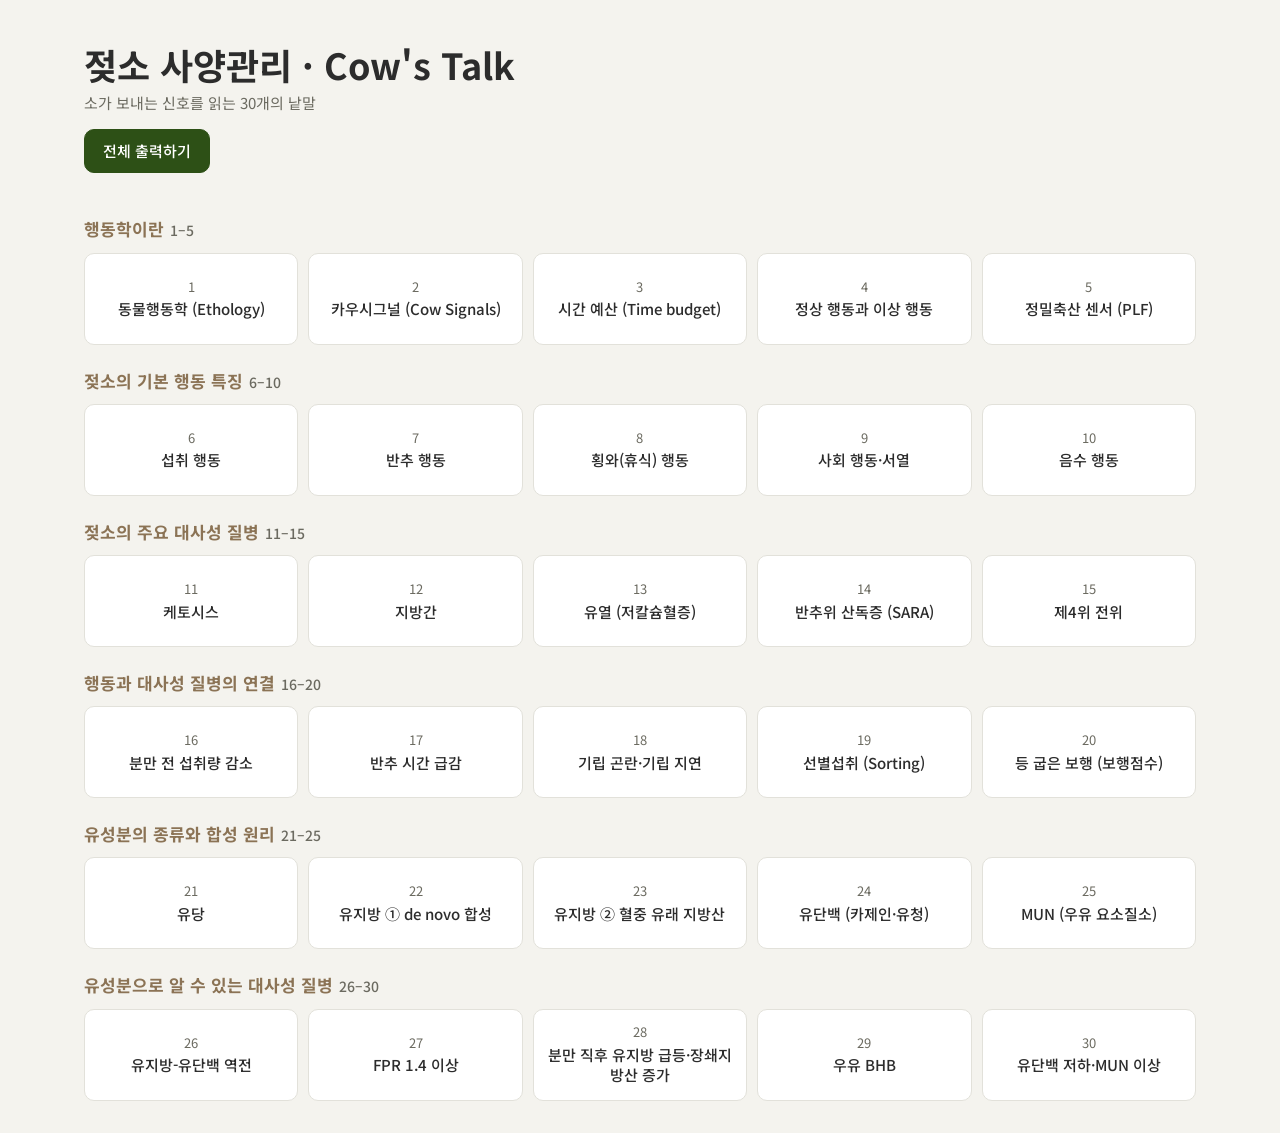
==== cowstalk.html @ 380796e7 "Add files via upload" ====
<!DOCTYPE html>
<html lang="ko">
<head>
<meta charset="UTF-8">
<meta name="viewport" content="width=device-width, initial-scale=1.0">
<title>젖소 사양관리 낱말카드</title>
<link rel="preconnect" href="https://fonts.googleapis.com">
<link rel="preconnect" href="https://fonts.gstatic.com" crossorigin>
<link href="https://fonts.googleapis.com/css2?family=Noto+Sans+KR:wght@400;500;700&family=Dancing+Script:wght@600&display=swap" rel="stylesheet">
<style>
/* VOICE: 차분한 강의용 낱말카드, 군더더기 없이
   IDEA: 교탁 위에 펼친 종이 낱말카드 30장
   PICTURE: 6묶음 바둑판이 곧 첫 화면의 그림
   COLOUR and TYPE: 흰 종이 카드, 짙은 녹색 #2D5016, 갈색 보조 #8B7355, Noto Sans KR
   LAYOUT: 묶음 제목 + 5칸 바둑판 → 클릭 시 한 장 카드 */
:root{color-scheme:light dark;
  --bg:light-dark(#F4F3EE,#151A12);
  --ink:light-dark(#2C2C2C,#ECEDE6);
  --muted:light-dark(#6B6A60,#A9AC9C);
  --green:#2D5016;
  --brown:light-dark(#8B7355,#C2A983);
  --tile:light-dark(#FFFFFF,#1F271A);
  --line:light-dark(#E2E1DA,#2F3A28);
  --olive:#808000}
:root[data-theme=light]{color-scheme:light}:root[data-theme=dark]{color-scheme:dark}
*{box-sizing:border-box;min-width:0}
body{margin:0;background:var(--bg);color:var(--ink);font:16px/1.6 'Noto Sans KR',-apple-system,'Segoe UI',sans-serif;overflow-x:clip;min-height:100vh;display:flex;flex-direction:column}
header{padding:clamp(24px,4vw,44px) max(5vw,16px) 8px;max-width:1240px;margin:0 auto;width:100%}
header h1{margin:0;font-size:clamp(26px,4vw,36px);line-height:1.15;color:var(--ink);text-wrap:balance}
header p{margin:6px 0 0;color:var(--muted);font-size:15px}
main{flex:1;width:100%;max-width:1240px;margin:0 auto;padding:12px max(5vw,16px) 24px}

/* 바둑판 */
.group{margin:22px 0 8px}
.group h2{margin:0 0 10px;font-size:17px;font-weight:700;color:var(--brown)}
.group h2 span{color:var(--muted);font-weight:500;font-size:14px;margin-left:6px}
.grid{display:grid;grid-template-columns:repeat(5,minmax(0,1fr));gap:10px}
.tile{appearance:none;border:1px solid var(--line);background:var(--tile);color:var(--ink);border-radius:10px;min-height:92px;padding:12px 10px;font:inherit;font-size:15px;font-weight:500;line-height:1.35;cursor:pointer;display:flex;flex-direction:column;align-items:center;justify-content:center;text-align:center;gap:4px;transition:transform .15s,border-color .15s,box-shadow .15s}
.tile small{font-size:13px;color:var(--muted);font-weight:400}
.tile:hover{border-color:var(--green);box-shadow:0 4px 14px rgba(45,80,22,.12);transform:translateY(-2px)}
.tile:focus-visible,.nav button:focus-visible{outline:3px solid var(--green);outline-offset:2px}

/* 카드 보기 */
#cardView{display:none;padding-top:8px}
body.reading #gridView{display:none}
body.reading #cardView{display:block}
.card{max-width:680px;margin:12px auto 0;background:#FFFFFF;border:1px solid #E2E1DA;border-radius:16px;box-shadow:0 10px 30px rgba(0,0,0,.08);padding:clamp(24px,5vw,48px) clamp(20px,5vw,48px) 20px;display:flex;flex-direction:column;min-height:380px;animation:rise .25s ease}
.meta{text-align:center;font-size:13px;color:#8B7355;margin-bottom:14px}
.term{text-align:center;font-weight:700;font-size:20px;color:#000000;margin:0 0 20px;line-height:1.4}
.desc{flex:1;font-size:16px;font-weight:400;color:#2D5016;margin:0;line-height:1.75;word-break:keep-all}
.desc p{margin:0 0 10px}
.nav{display:flex;align-items:center;justify-content:space-between;gap:12px;margin-top:28px;padding-top:16px;border-top:1px solid #ECEBE5}
.nav button{appearance:none;border:0;background:none;cursor:pointer;font:inherit;min-width:44px;min-height:44px;border-radius:8px;color:#2D5016}
.nav .arrow{font-size:22px;line-height:1;padding:0 10px}
.nav .arrow:hover,.nav .all:hover{background:#F1F4EC}
.nav .arrow:disabled{opacity:.25;cursor:default;background:none}
.nav .all{font-size:15px;font-weight:500;padding:0 16px}
@keyframes rise{from{opacity:0;transform:translateY(8px)}to{opacity:1;transform:none}}

/* 출력 */
.tools{margin-top:14px}
.print-btn{appearance:none;border:1px solid var(--green);background:var(--green);color:#fff;font:inherit;font-size:15px;font-weight:500;min-height:44px;padding:0 18px;border-radius:10px;cursor:pointer}
.print-btn:hover{filter:brightness(1.15)}
.print-btn:focus-visible{outline:3px solid var(--brown);outline-offset:2px}
body.reading .tools{display:none}
#printView{display:none}
@media print{
  @page{margin:15mm}
  body{background:#fff;color:#000;display:block;min-height:0}
  header{padding:0 0 8px}
  header h1{color:#000;font-size:22px}
  header p{color:#444}
  .tools,#gridView,#cardView{display:none!important}
  main{padding:0;max-width:none}
  #printView{display:block}
  .pg h2{font-size:15px;color:#8B7355;margin:16px 0 6px;border-bottom:1px solid #ccc;padding-bottom:4px;break-after:avoid}
  .pc{break-inside:avoid;border:1px solid #ddd;border-radius:6px;padding:8px 12px;margin:0 0 8px}
  .pc h3{margin:0 0 4px;font-size:13.5pt;color:#000;font-weight:700}
  .pc p{margin:0 0 3px;font-size:10.5pt;line-height:1.55;color:#2D5016;word-break:keep-all}
  .pc .brand{display:none}
}
.brand{display:block;text-align:center;margin-top:12px;font-family:'Dancing Script',cursive;font-size:10px;font-weight:600;color:#808000;letter-spacing:.04em}

@media(max-width:900px){.grid{grid-template-columns:repeat(3,minmax(0,1fr))}}
@media(max-width:520px){.grid{grid-template-columns:repeat(2,minmax(0,1fr))}.tile{min-height:80px;font-size:14px}}
@media(prefers-reduced-motion:reduce){.tile,.card{transition:none;animation:none}}
</style>
</head>
<body>
<header>
  <h1>젖소 사양관리 · Cow's Talk</h1>
  <p>소가 보내는 신호를 읽는 30개의 낱말</p>
  <div class="tools"><button class="print-btn" id="printAll">전체 출력하기</button></div>
</header>

<main>
  <section id="gridView" aria-label="낱말 전체 보기"></section>
  <section id="printView" aria-hidden="true"></section>
  <section id="cardView" aria-live="polite">
    <article class="card">
      <div class="meta" id="meta"></div>
      <h2 class="term" id="term"></h2>
      <div class="desc" id="desc"></div>
      <div class="nav">
        <button class="arrow" id="prev" aria-label="이전 낱말">◀</button>
        <button class="all" id="all">전체 보기</button>
        <button class="arrow" id="next" aria-label="다음 낱말">▶</button>
      </div>
      <span class="brand">ruminostudio</span>
    </article>
  </section>
</main>


<script>
{
const groups=[
 {t:"행동학이란",s:"1–5",c:[
  ["동물행동학 (Ethology)","동물이 무엇을, 왜, 어떻게 하는지를 연구하는 학문이다.|축산에서는 행동을 건강·복지·생산성을 읽는 지표로 쓴다. 말을 못 하는 소에게 행동은 곧 언어다."],
  ["카우시그널 (Cow Signals)","소의 행동, 자세, 외관, 분변 같은 신호를 관찰해 문제를 일찍 찾아내는 관리 방법이다.|핵심은 ‘보고(Look) → 생각하고(Think) → 행동한다(Act)’. 기록지보다 소를 먼저 본다."],
  ["시간 예산 (Time budget)","소가 하루 24시간을 나눠 쓰는 방식이다.|섭취 3~5시간, 반추 7~9시간, 휴식(횡와) 12~14시간, 착유 관련 2.5~3.5시간, 음수 약 30분.|한 항목이 늘어나면 다른 항목, 특히 휴식 시간이 줄어든다."],
  ["정상 행동과 이상 행동","이상 행동은 ‘평소의 그 소, 그 무리’와 비교해서 판단한다.|섭취·반추·휴식 패턴의 변화는 눈에 보이는 질병 증상보다 먼저 나타나는 경우가 많다."],
  ["정밀축산 센서 (PLF)","목걸이(반추·섭취), 발목 만보계(활동량·횡와), 위 속 볼루스(체온) 등으로 행동을 24시간 자동 기록한다.|개체의 평소 값과 비교해 이상이 생기면 경보를 보내며, 발정 탐지와 질병 조기 발견에 쓰인다."]]},
 {t:"젖소의 기본 행동 특징",s:"6–10",c:[
  ["섭취 행동","하루 9~14회에 나눠 총 3~5시간 먹는다. 새 사료를 줄 때와 착유 직후에 가장 활발하다.|함께 몰려 먹는 습성이 있어 사료조 폭(두당 약 60~75cm)이 부족하면 서열이 낮은 소가 밀려난다."],
  ["반추 행동","하루 7~9시간 되새김질하며, 대부분 누운 상태에서 한다.|씹는 동안 하루 100L가 넘는 침이 나와 위 속 산도를 완충한다.|섬유질이 부족하거나 스트레스를 받으면 반추 시간이 줄어든다."],
  ["횡와(휴식) 행동","하루 12~14시간 누워 있다. 누우면 유방으로 가는 혈류가 늘고 발굽이 쉰다.|휴식이 1시간 늘면 산유량이 약 1kg 늘어난다는 보고가 있다.|우상이 불편하면 가장 먼저 줄어드는 행동이다."],
  ["사회 행동·서열","무리 안에는 위계가 있어 상위 소가 사료조·물·우상에 먼저 접근한다.|초산우와 체구가 작은 소가 불리하다.|그룹을 옮기면 서열을 다시 정하느라 섭취량과 산유량이 떨어지므로 전환기에는 이동을 최소화한다."],
  ["음수 행동","하루 80~150L를 마시고, 우유 1kg을 만드는 데 물이 약 4L 필요하다.|착유 직후와 사료 섭취 중에 많이 마신다.|물이 부족하면 섭취량과 산유량이 함께 떨어진다."]]},
 {t:"젖소의 주요 대사성 질병",s:"11–15",c:[
  ["케토시스","비유 초기 에너지 부족으로 체지방을 과하게 분해하면서 케톤체(BHB 등)가 혈액에 쌓이는 병이다.|분만 후 2~6주에 많다. 식욕 저하, 산유량 감소, 아세톤 냄새가 나타난다.|증상이 없는 잠재성 케토시스는 혈중 BHB 1.2 mmol/L 이상으로 판정한다."],
  ["지방간","분만 전후 체지방에서 나온 지방산이 간에서 다 처리되지 못하고 중성지방으로 쌓이는 병이다.|건유기에 너무 살찐 소(BCS 3.75 이상)에서 잘 생긴다.|케토시스와 함께 오는 경우가 많고 면역력을 떨어뜨린다."],
  ["유열 (저칼슘혈증)","분만 직후 초유로 칼슘이 대량으로 빠져나가 혈중 칼슘이 급격히 떨어지는 병이다.|근육이 수축하지 못해 일어서지 못한다. 분만 후 24~72시간 이내, 산차가 많은 소에서 흔하다.|증상이 없는 잠재성 저칼슘혈증도 후산정체와 제4위 전위의 위험을 높인다."],
  ["반추위 산독증 (SARA)","농후사료가 많고 유효섬유가 부족해 위 속 pH가 약 5.6 이하로 하루 몇 시간씩 떨어지는 상태다.|증상이 뚜렷하지 않아 놓치기 쉽다. 섭취량이 들쭉날쭉하고 변이 묽어지며 유지방률이 떨어진다.|몇 주에서 몇 달 뒤 제엽염으로 나타난다."],
  ["제4위 전위","제4위에 가스가 차서 제자리를 벗어나는 병으로, 대부분 왼쪽으로 이동한다(LDA).|분만 후 한 달 이내에 많다. 섭취량이 줄어 생긴 빈 공간과 저칼슘으로 인한 위 운동 저하가 원인이다.|왼쪽 옆구리를 두드리면 ‘핑’ 하는 금속음이 난다."]]},
 {t:"행동과 대사성 질병의 연결",s:"16–20",c:[
  ["분만 전 섭취량 감소","분만이 가까워지면 섭취량이 어느 정도 줄어드는 것은 정상이다.|그러나 크게 줄어든 소는 에너지 부족이 일찍 시작되어 체지방을 과하게 동원하고 지방간·케토시스로 이어진다.|분만 전 사료 잔량과 섭취 시간을 지켜보는 것이 예방의 출발점이다."],
  ["반추 시간 급감","질병 증상이 겉으로 드러나기 며칠 전부터 반추 시간이 줄어든다.|개체 평소 값보다 크게 줄면 케토시스, 제4위 전위, SARA, 유방염 등을 의심한다.|목걸이 센서가 가장 먼저 알려주는 경보다."],
  ["기립 곤란·기립 지연","칼슘이 부족하면 근육이 힘을 쓰지 못해 일어서지 못하거나 일어서는 데 오래 걸린다.|엎드린 채 고개를 옆구리 쪽으로 돌리고, 귀가 차갑고 체온이 낮다.|분만 직후 이런 모습이면 유열을 의심하고 즉시 수의사를 부른다."],
  ["선별섭취 (Sorting)","긴 풀은 남기고 곡류만 골라 먹는 행동이다. 실제로 먹은 사료가 설계보다 농후사료 비율이 높아져 SARA를 부른다.|신호는 사료조를 코로 파헤치는 모습, 잔량에 긴 풀만 남은 모습이다.|TMR 수분과 조사료 길이를 조절하고, 자주 급여하고 밀어주어 줄인다."],
  ["등 굽은 보행 (보행점수)","SARA가 반복되면 발굽 혈류가 망가져 제엽염이 생기고, 소는 아픈 발을 아끼려 등을 굽히고 걷는다.|보행점수(1~5점)에서 3점 이상이면 파행이다.|아픈 소는 덜 눕고 덜 먹으러 가서 또 다른 대사 문제를 부른다."]]},
 {t:"유성분의 종류와 합성 원리",s:"21–25",c:[
  ["유당","혈중 포도당을 원료로 유선에서 만들어진다.|유당이 물을 끌어당겨(삼투압) 우유의 양을 결정하므로, 유당 함량은 약 4.7~4.9%로 거의 일정하다.|포도당이 부족하면 유당과 함께 산유량이 줄어든다."],
  ["유지방 ① de novo 합성","유선 세포가 위에서 만들어진 아세트산과 BHB를 원료로 짧고 중간 길이의 지방산을 직접 만든다.|유지방산의 약 40~50%가 이렇게 만들어지며, 섬유질이 충분할 때 활발하다."],
  ["유지방 ② 혈중 유래 지방산","사료 지방과 체지방에서 나온 긴 지방산을 유선이 혈액에서 그대로 가져와 쓴다.|비유 초기에 체지방을 많이 동원하면 이 비율이 급격히 높아진다."],
  ["유단백 (카제인·유청)","카제인(약 80%)과 유청단백질로 구성되며, 혈중 아미노산으로 유선에서 합성된다.|에너지가 충분해야 합성이 잘 되기 때문에 유단백률은 에너지 상태를 보여주는 지표다.|홀스타인 기준 약 3.0~3.4%."],
  ["MUN (우유 요소질소)","단백질이 분해되며 생긴 암모니아가 간에서 요소로 바뀌고, 혈액을 거쳐 우유로 넘어온 것이다.|혈중 요소 농도를 그대로 반영해 단백질 대사를 보여주는 창이 된다.|적정 범위는 대략 10~16 mg/dL."]]},
 {t:"유성분으로 알 수 있는 대사성 질병",s:"26–30",c:[
  ["유지방-유단백 역전","정상이라면 유지방률이 유단백률보다 높다.|SARA가 오면 위 속 발효가 바뀌어 유지방 합성을 억제하는 물질이 생기고, de novo 합성이 줄어 유지방률이 떨어진다.|우군의 10~15% 이상에서 역전이 보이면 SARA를 의심한다."],
  ["FPR 1.4 이상","FPR은 유지방률 ÷ 유단백률이다.|비유 초기 체지방 동원으로 유지방은 오르고 에너지 부족으로 유단백은 내려가 비율이 커진다.|분만 후 100일 이내에 1.4 이상이면 케토시스를 의심하고, 1.0 미만이면 SARA를 의심한다."],
  ["분만 직후 유지방 급등·장쇄지방산 증가","첫 검정에서 유지방률이 비정상적으로 높으면(예: 5% 이상) 체지방이 과하게 동원되고 있다는 뜻이다.|우유 지방산 조성에서 긴 지방산 비율이 높아지면 간에 지방이 쌓일 위험이 크다.|건유기에 과비했던 소에서 흔하다."],
  ["우유 BHB","혈액의 케톤체 일부가 우유로 넘어오므로, 검정 우유로 잠재성 케토시스 개체를 걸러낼 수 있다.|분만 후 5~60일 사이 개체를 집중적으로 본다.|약 0.15~0.20 mmol/L 이상이면 의심한다(기준은 기관마다 다르다)."],
  ["유단백 저하·MUN 이상","유단백률이 3.0% 아래로 떨어지면 에너지 부족을 의심한다.|MUN이 높으면 단백질 과잉이나 에너지 부족을, 낮으면 단백질 부족을 뜻한다. MUN이 높은 우군은 수태율이 떨어지기 쉽다.|유단백과 MUN을 함께 보면 에너지와 단백질의 균형을 읽을 수 있다."]]}
];

const cards=[];
groups.forEach((g,gi)=>g.c.forEach(([t,d])=>cards.push({t,d,g:g.t,gi})));

const esc=s=>s.replace(/[&<>"']/g,m=>({"&":"&amp;","<":"&lt;",">":"&gt;",'"':"&quot;","'":"&#39;"}[m]));
const gridView=document.getElementById('gridView');
let n=0;
gridView.innerHTML=groups.map(g=>`<div class="group"><h2>${esc(g.t)}<span>${g.s}</span></h2><div class="grid">${
  g.c.map(([t])=>{const i=n++;return `<button class="tile" data-i="${i}"><small>${i+1}</small>${esc(t)}</button>`}).join('')
}</div></div>`).join('');

document.getElementById('printView').innerHTML=groups.map((g,gi)=>`<div class="pg"><h2>${esc(g.t)} (${g.s})</h2>${
  g.c.map(([t,d],k)=>`<div class="pc"><h3>${gi*5+k+1}. ${esc(t)}</h3>${d.split('|').map(p=>`<p>${esc(p)}</p>`).join('')}</div>`).join('')
}</div>`).join('');
document.getElementById('printAll').addEventListener('click',()=>{try{window.print()}catch(e){}});

const meta=document.getElementById('meta'),term=document.getElementById('term'),desc=document.getElementById('desc');
const prev=document.getElementById('prev'),next=document.getElementById('next'),all=document.getElementById('all');
let cur=0;

function show(i){
  cur=i;const c=cards[i];
  meta.textContent=`${c.g} · ${i+1} / ${cards.length}`;
  term.textContent=c.t;
  desc.innerHTML=c.d.split('|').map(p=>`<p>${esc(p)}</p>`).join('');
  prev.disabled=i===0;next.disabled=i===cards.length-1;
  document.body.classList.add('reading');
  const card=document.querySelector('.card');card.style.animation='none';card.offsetHeight;card.style.animation='';
  window.scrollTo({top:0});
}
function showAll(){
  document.body.classList.remove('reading');
  const t=gridView.querySelector(`[data-i="${cur}"]`);
  if(t){t.scrollIntoView({block:'center'});t.focus({preventScroll:true})}
}
gridView.addEventListener('click',e=>{const b=e.target.closest('.tile');if(b)show(+b.dataset.i)});
prev.addEventListener('click',()=>{if(cur>0)show(cur-1)});
next.addEventListener('click',()=>{if(cur<cards.length-1)show(cur+1)});
all.addEventListener('click',showAll);
document.addEventListener('keydown',e=>{
  if(!document.body.classList.contains('reading'))return;
  if(e.key==='ArrowLeft'&&cur>0)show(cur-1);
  else if(e.key==='ArrowRight'&&cur<cards.length-1)show(cur+1);
  else if(e.key==='Escape')showAll();
});
}
</script>
</body>
</html>
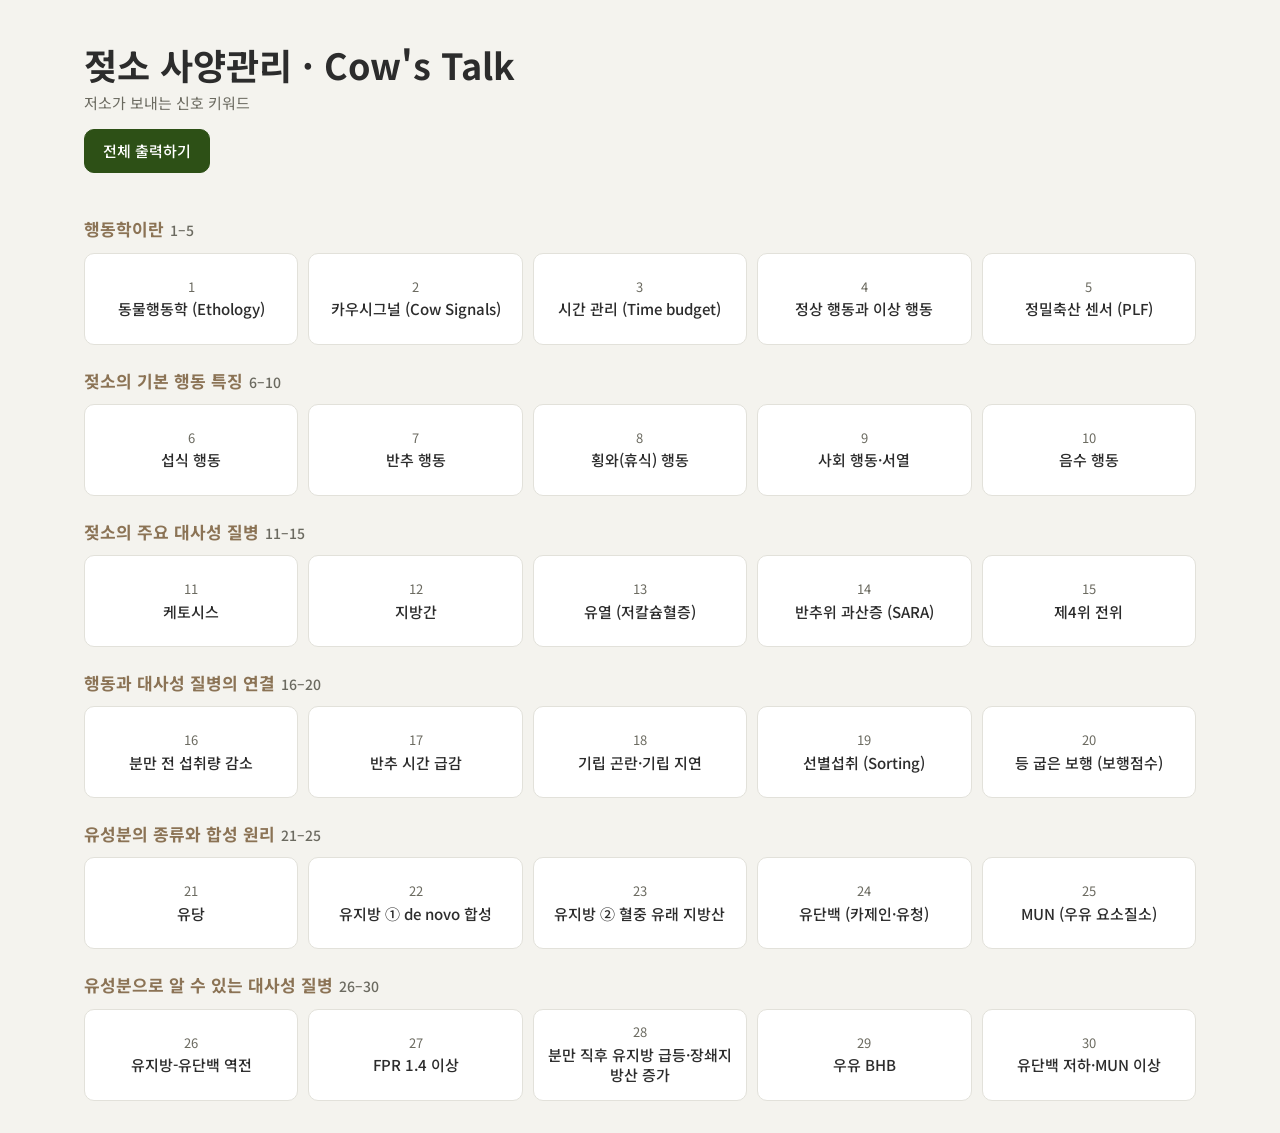
==== commit 47e7f08f: "Update cowstalk.html" ====
--- a/cowstalk.html
+++ b/cowstalk.html
@@ -89,7 +89,7 @@
 <body>
 <header>
   <h1>젖소 사양관리 · Cow's Talk</h1>
-  <p>소가 보내는 신호를 읽는 30개의 낱말</p>
+  <p>저소가 보내는 신호 키워드</p>
   <div class="tools"><button class="print-btn" id="printAll">전체 출력하기</button></div>
 </header>
 
@@ -118,27 +118,27 @@
  {t:"행동학이란",s:"1–5",c:[
   ["동물행동학 (Ethology)","동물이 무엇을, 왜, 어떻게 하는지를 연구하는 학문이다.|축산에서는 행동을 건강·복지·생산성을 읽는 지표로 쓴다. 말을 못 하는 소에게 행동은 곧 언어다."],
   ["카우시그널 (Cow Signals)","소의 행동, 자세, 외관, 분변 같은 신호를 관찰해 문제를 일찍 찾아내는 관리 방법이다.|핵심은 ‘보고(Look) → 생각하고(Think) → 행동한다(Act)’. 기록지보다 소를 먼저 본다."],
-  ["시간 예산 (Time budget)","소가 하루 24시간을 나눠 쓰는 방식이다.|섭취 3~5시간, 반추 7~9시간, 휴식(횡와) 12~14시간, 착유 관련 2.5~3.5시간, 음수 약 30분.|한 항목이 늘어나면 다른 항목, 특히 휴식 시간이 줄어든다."],
+  ["시간 관리 (Time budget)","소가 하루 24시간을 나눠 쓰는 방식이다.|섭취 3~5시간, 반추 7~9시간, 휴식(횡와) 12~14시간, 착유 관련 2.5~3.5시간, 음수 약 30분.|한 항목이 늘어나면 다른 항목, 특히 휴식 시간이 줄어든다."],
   ["정상 행동과 이상 행동","이상 행동은 ‘평소의 그 소, 그 무리’와 비교해서 판단한다.|섭취·반추·휴식 패턴의 변화는 눈에 보이는 질병 증상보다 먼저 나타나는 경우가 많다."],
-  ["정밀축산 센서 (PLF)","목걸이(반추·섭취), 발목 만보계(활동량·횡와), 위 속 볼루스(체온) 등으로 행동을 24시간 자동 기록한다.|개체의 평소 값과 비교해 이상이 생기면 경보를 보내며, 발정 탐지와 질병 조기 발견에 쓰인다."]]},
+  ["정밀축산 센서 (PLF)","목걸이(반추·섭취), 발목 만보계(활동량·횡와), 위 속 볼루스(체온, 반추위 pH) 등으로 행동을 24시간 자동 기록한다.|개체의 평소 값과 비교해 이상이 생기면 경보를 보내며, 발정 탐지와 질병 조기 발견에 쓰인다."]]},
  {t:"젖소의 기본 행동 특징",s:"6–10",c:[
-  ["섭취 행동","하루 9~14회에 나눠 총 3~5시간 먹는다. 새 사료를 줄 때와 착유 직후에 가장 활발하다.|함께 몰려 먹는 습성이 있어 사료조 폭(두당 약 60~75cm)이 부족하면 서열이 낮은 소가 밀려난다."],
+  ["섭식 행동","하루 9~14회에 나눠 총 3~5시간 먹는다. 새 사료를 줄 때와 착유 직후에 가장 활발하다.|함께 몰려 먹는 습성이 있어 사료조 폭(두당 약 60~75cm)이 부족하면 서열이 낮은 소가 밀려난다."],
   ["반추 행동","하루 7~9시간 되새김질하며, 대부분 누운 상태에서 한다.|씹는 동안 하루 100L가 넘는 침이 나와 위 속 산도를 완충한다.|섬유질이 부족하거나 스트레스를 받으면 반추 시간이 줄어든다."],
-  ["횡와(휴식) 행동","하루 12~14시간 누워 있다. 누우면 유방으로 가는 혈류가 늘고 발굽이 쉰다.|휴식이 1시간 늘면 산유량이 약 1kg 늘어난다는 보고가 있다.|우상이 불편하면 가장 먼저 줄어드는 행동이다."],
+  ["횡와(휴식) 행동","하루 12~14시간 누워 있다. 누우면 유방으로 가는 혈류가 늘고 발굽이 쉰다.|휴식이 1시간 늘면 산유량이 약 1kg 늘어난다는 보고가 있다."],
   ["사회 행동·서열","무리 안에는 위계가 있어 상위 소가 사료조·물·우상에 먼저 접근한다.|초산우와 체구가 작은 소가 불리하다.|그룹을 옮기면 서열을 다시 정하느라 섭취량과 산유량이 떨어지므로 전환기에는 이동을 최소화한다."],
   ["음수 행동","하루 80~150L를 마시고, 우유 1kg을 만드는 데 물이 약 4L 필요하다.|착유 직후와 사료 섭취 중에 많이 마신다.|물이 부족하면 섭취량과 산유량이 함께 떨어진다."]]},
  {t:"젖소의 주요 대사성 질병",s:"11–15",c:[
-  ["케토시스","비유 초기 에너지 부족으로 체지방을 과하게 분해하면서 케톤체(BHB 등)가 혈액에 쌓이는 병이다.|분만 후 2~6주에 많다. 식욕 저하, 산유량 감소, 아세톤 냄새가 나타난다.|증상이 없는 잠재성 케토시스는 혈중 BHB 1.2 mmol/L 이상으로 판정한다."],
-  ["지방간","분만 전후 체지방에서 나온 지방산이 간에서 다 처리되지 못하고 중성지방으로 쌓이는 병이다.|건유기에 너무 살찐 소(BCS 3.75 이상)에서 잘 생긴다.|케토시스와 함께 오는 경우가 많고 면역력을 떨어뜨린다."],
+  ["케토시스","비유 초기 에너지 부족으로 체지방을 과하게 분해하면서 케톤체(BHB, betahydroxybutyric acid) 등)가 혈액에 쌓이는 병이다.|분만 후 2~6주에 많다. 식욕 저하, 산유량 감소, 아세톤 냄새가 나타난다.|증상이 없는 잠재성 케토시스는 혈중 BHB 1.2 mmol/L 이상으로 판정한다."],
+  ["지방간","분만 전후 체지방에서 나온 지방산이 간에서 다 처리되지 못하고 중성지방(TG, triglyceride)으로 쌓이는 병이다.|건유기에 너무 살찐 소(BCS 3.75 이상)에서 잘 생긴다.|케토시스와 함께 오는 경우가 많고 면역력을 떨어뜨린다."],
   ["유열 (저칼슘혈증)","분만 직후 초유로 칼슘이 대량으로 빠져나가 혈중 칼슘이 급격히 떨어지는 병이다.|근육이 수축하지 못해 일어서지 못한다. 분만 후 24~72시간 이내, 산차가 많은 소에서 흔하다.|증상이 없는 잠재성 저칼슘혈증도 후산정체와 제4위 전위의 위험을 높인다."],
-  ["반추위 산독증 (SARA)","농후사료가 많고 유효섬유가 부족해 위 속 pH가 약 5.6 이하로 하루 몇 시간씩 떨어지는 상태다.|증상이 뚜렷하지 않아 놓치기 쉽다. 섭취량이 들쭉날쭉하고 변이 묽어지며 유지방률이 떨어진다.|몇 주에서 몇 달 뒤 제엽염으로 나타난다."],
-  ["제4위 전위","제4위에 가스가 차서 제자리를 벗어나는 병으로, 대부분 왼쪽으로 이동한다(LDA).|분만 후 한 달 이내에 많다. 섭취량이 줄어 생긴 빈 공간과 저칼슘으로 인한 위 운동 저하가 원인이다.|왼쪽 옆구리를 두드리면 ‘핑’ 하는 금속음이 난다."]]},
+  ["반추위 과산증 (SARA)","SubAcutic Rumen Acidosis 농후사료가 많고 유효섬유가 부족해 위 속 pH가 약 5.6 이하로 하루 몇 시간씩 떨어지는 상태다.|증상이 뚜렷하지 않아 놓치기 쉽다. 섭취량이 들쭉날쭉하고 변이 묽어지며 유지방률이 떨어진다.|몇 주에서 몇 달 뒤 제엽염으로 나타난다."],
+  ["제4위 전위","제4위에 가스가 차서 제자리를 벗어나는 병으로, 대부분 왼쪽으로 이동한다.|분만 후 한 달 이내에 많다. 섭취량이 줄어 생긴 빈 공간과 저칼슘으로 인한 위 운동 저하가 원인이다.|왼쪽 옆구리를 두드리면 ‘핑’ 하는 금속음이 난다."]]},
  {t:"행동과 대사성 질병의 연결",s:"16–20",c:[
   ["분만 전 섭취량 감소","분만이 가까워지면 섭취량이 어느 정도 줄어드는 것은 정상이다.|그러나 크게 줄어든 소는 에너지 부족이 일찍 시작되어 체지방을 과하게 동원하고 지방간·케토시스로 이어진다.|분만 전 사료 잔량과 섭취 시간을 지켜보는 것이 예방의 출발점이다."],
   ["반추 시간 급감","질병 증상이 겉으로 드러나기 며칠 전부터 반추 시간이 줄어든다.|개체 평소 값보다 크게 줄면 케토시스, 제4위 전위, SARA, 유방염 등을 의심한다.|목걸이 센서가 가장 먼저 알려주는 경보다."],
   ["기립 곤란·기립 지연","칼슘이 부족하면 근육이 힘을 쓰지 못해 일어서지 못하거나 일어서는 데 오래 걸린다.|엎드린 채 고개를 옆구리 쪽으로 돌리고, 귀가 차갑고 체온이 낮다.|분만 직후 이런 모습이면 유열을 의심하고 즉시 수의사를 부른다."],
   ["선별섭취 (Sorting)","긴 풀은 남기고 곡류만 골라 먹는 행동이다. 실제로 먹은 사료가 설계보다 농후사료 비율이 높아져 SARA를 부른다.|신호는 사료조를 코로 파헤치는 모습, 잔량에 긴 풀만 남은 모습이다.|TMR 수분과 조사료 길이를 조절하고, 자주 급여하고 밀어주어 줄인다."],
-  ["등 굽은 보행 (보행점수)","SARA가 반복되면 발굽 혈류가 망가져 제엽염이 생기고, 소는 아픈 발을 아끼려 등을 굽히고 걷는다.|보행점수(1~5점)에서 3점 이상이면 파행이다.|아픈 소는 덜 눕고 덜 먹으러 가서 또 다른 대사 문제를 부른다."]]},
+  ["등 굽은 보행 (보행점수)","Locomotion score, SARA가 반복되면 발굽 혈류가 망가져 제엽염이 생기고, 소는 아픈 발을 아끼려 등을 굽히고 걷는다.|보행점수(1~5점)에서 3점 이상이면 파행이다.|아픈 소는 덜 눕고 덜 먹으러 가서 또 다른 대사 문제를 부른다."]]},
  {t:"유성분의 종류와 합성 원리",s:"21–25",c:[
   ["유당","혈중 포도당을 원료로 유선에서 만들어진다.|유당이 물을 끌어당겨(삼투압) 우유의 양을 결정하므로, 유당 함량은 약 4.7~4.9%로 거의 일정하다.|포도당이 부족하면 유당과 함께 산유량이 줄어든다."],
   ["유지방 ① de novo 합성","유선 세포가 위에서 만들어진 아세트산과 BHB를 원료로 짧고 중간 길이의 지방산을 직접 만든다.|유지방산의 약 40~50%가 이렇게 만들어지며, 섬유질이 충분할 때 활발하다."],
